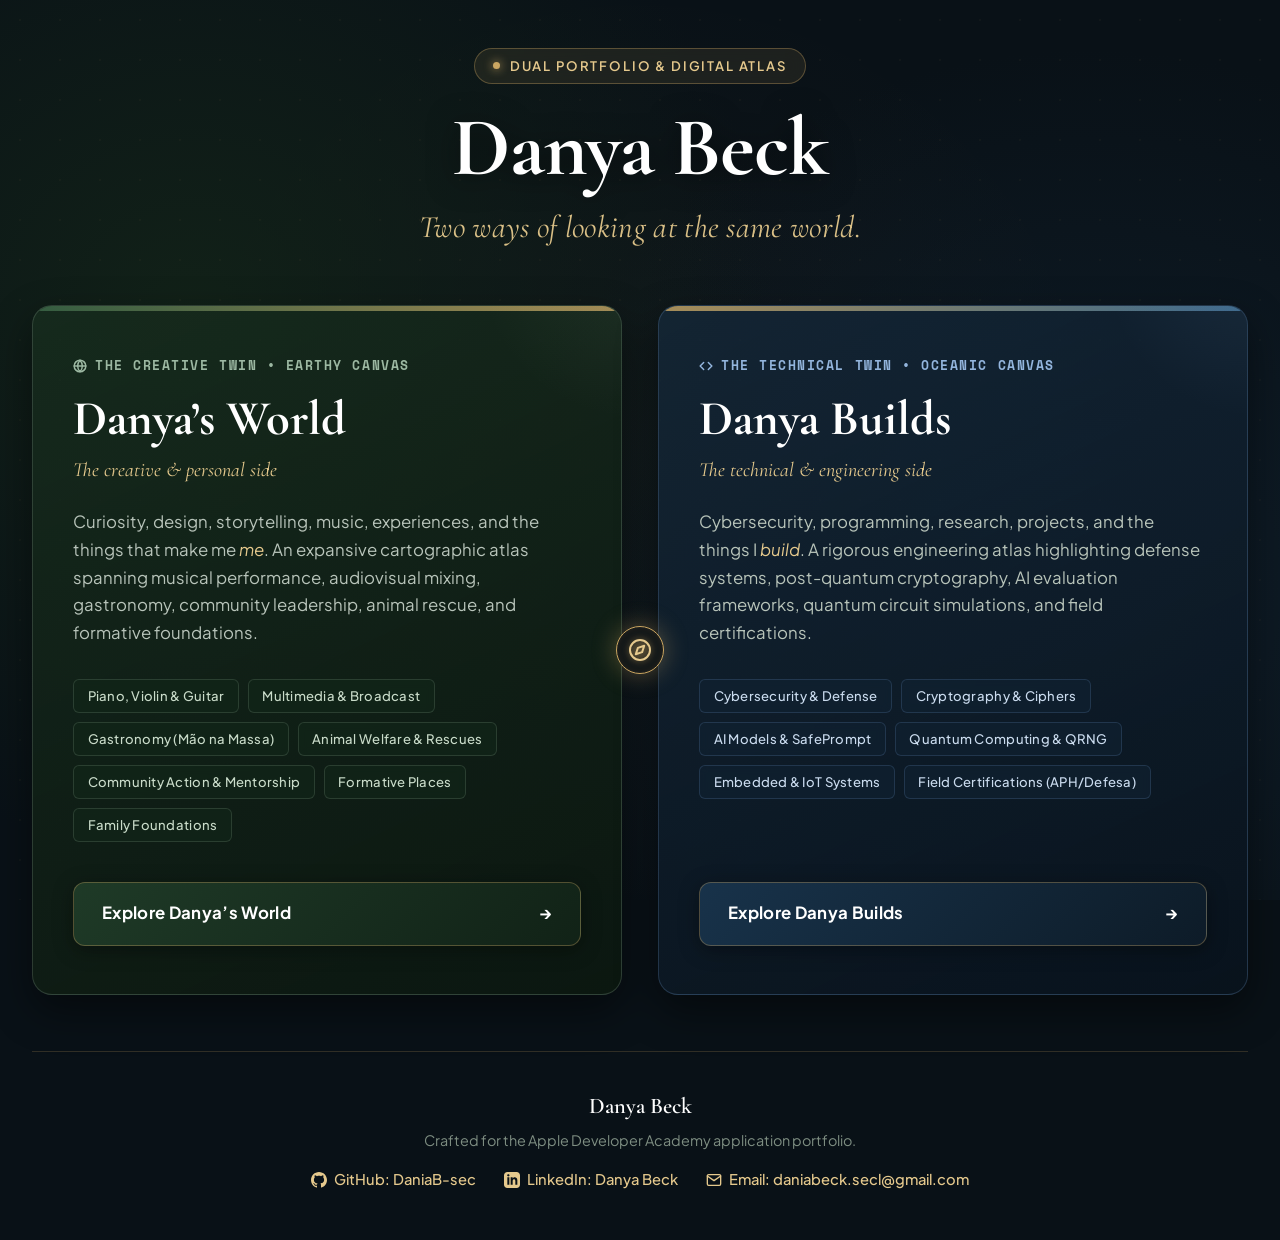
==== index.html @ 467080db "feat: unified portfolio hub for Danya's World and Danya Builds" ====
<!DOCTYPE html>
<html lang="en">
<head>
  <meta charset="UTF-8">
  <meta name="viewport" content="width=device-width, initial-scale=1.0">
  <title>Danya Beck — Two Ways of Looking at the Same World</title>
  <meta name="description" content="Danya Beck's dual portfolio: Danya's World (creative expressions & storytelling) and Danya Builds (cybersecurity, AI, and quantum engineering).">

  <!-- Google Fonts: Cormorant Garamond & Plus Jakarta Sans & Space Mono -->
  <link rel="preconnect" href="https://fonts.googleapis.com">
  <link rel="preconnect" href="https://fonts.gstatic.com" crossorigin>
  <link href="https://fonts.googleapis.com/css2?family=Cormorant+Garamond:ital,wght@0,500;0,600;0,700;1,400;1,600&family=Plus+Jakarta+Sans:wght@400;500;600;700&family=Space+Mono:wght@400;700&display=swap" rel="stylesheet">

  <style>
    :root {
      /* Shared Accents */
      --gold-primary: #cca762;
      --gold-light: #e5c98d;
      --gold-glow: rgba(204, 167, 98, 0.25);
      --gold-border: rgba(204, 167, 98, 0.35);

      /* Creative Twin (Earthy Forest Greens) */
      --green-deep: #0c1810;
      --green-mid: #132418;
      --green-surface: #182e1f;
      --green-border: rgba(119, 143, 125, 0.3);
      --green-accent: #778f7d;
      --green-glow: rgba(119, 143, 125, 0.2);

      /* Technical Twin (Oceanic Navy Blues) */
      --blue-deep: #09131d;
      --blue-mid: #101f2c;
      --blue-surface: #15293b;
      --blue-border: rgba(94, 129, 172, 0.3);
      --blue-accent: #5e81ac;
      --blue-glow: rgba(94, 129, 172, 0.2);

      /* Typography & Neutral Canvas */
      --font-serif: 'Cormorant Garamond', Georgia, serif;
      --font-sans: 'Plus Jakarta Sans', -apple-system, BlinkMacSystemFont, sans-serif;
      --font-mono: 'Space Mono', monospace;
      --text-main: #fcfbf7;
      --text-muted: #b8c4ba;
      --text-dim: #7e8e82;
    }

    * {
      box-sizing: border-box;
      margin: 0;
      padding: 0;
    }

    html, body {
      min-height: 100vh;
      font-family: var(--font-sans);
      color: var(--text-main);
      background-color: #080f14;
      line-height: 1.6;
      -webkit-font-smoothing: antialiased;
      overflow-x: hidden;
    }

    /* Ambient Dual-World Colliding Background */
    body {
      background:
        radial-gradient(ellipse 65% 85% at 15% 35%, rgba(19, 36, 24, 0.85) 0%, transparent 70%),
        radial-gradient(ellipse 65% 85% at 85% 65%, rgba(16, 31, 44, 0.85) 0%, transparent 70%),
        radial-gradient(circle at 50% 50%, rgba(204, 167, 98, 0.04) 0%, transparent 60%),
        #091117;
      background-attachment: fixed;
      display: flex;
      flex-direction: column;
      justify-content: space-between;
    }

    /* Subtle subtle star/particle texture overlay */
    .cosmic-grain {
      position: fixed;
      inset: 0;
      pointer-events: none;
      background-image: radial-gradient(rgba(204, 167, 98, 0.12) 1px, transparent 1px);
      background-size: 40px 40px;
      opacity: 0.35;
      z-index: 0;
    }

    /* Central Layout Container */
    .gateway-wrapper {
      position: relative;
      z-index: 1;
      width: 100%;
      max-width: 1380px;
      margin: 0 auto;
      padding: 3rem 2rem 2rem;
      display: flex;
      flex-direction: column;
      flex: 1;
    }

    /* Header Section */
    .gateway-header {
      text-align: center;
      margin-bottom: 3.25rem;
      animation: fadeIn 0.9s ease-out;
    }

    .nexus-badge {
      display: inline-flex;
      align-items: center;
      gap: 0.6rem;
      padding: 0.4rem 1.15rem;
      border-radius: 9999px;
      background: rgba(204, 167, 98, 0.1);
      border: 1px solid var(--gold-border);
      color: var(--gold-light);
      font-size: 0.82rem;
      font-weight: 600;
      letter-spacing: 0.14em;
      text-transform: uppercase;
      margin-bottom: 1.25rem;
      backdrop-filter: blur(8px);
    }

    .nexus-dot {
      width: 7px;
      height: 7px;
      border-radius: 50%;
      background: var(--gold-primary);
      box-shadow: 0 0 10px var(--gold-primary);
    }

    .gateway-title {
      font-family: var(--font-serif);
      font-size: clamp(3.2rem, 6.5vw, 5.2rem);
      font-weight: 700;
      letter-spacing: -0.015em;
      line-height: 1.05;
      color: #ffffff;
      margin-bottom: 0.75rem;
      text-shadow: 0 4px 30px rgba(0, 0, 0, 0.6);
    }

    .gateway-epigraph {
      font-family: var(--font-serif);
      font-size: clamp(1.4rem, 2.5vw, 1.95rem);
      font-style: italic;
      color: var(--gold-light);
      font-weight: 400;
      letter-spacing: 0.01em;
      max-width: 680px;
      margin: 0 auto;
      opacity: 0.95;
    }

    /* Split Gateway Portals Grid */
    .portals-grid {
      display: grid;
      grid-template-columns: 1fr 1fr;
      gap: 2.25rem;
      position: relative;
      margin-bottom: 3.5rem;
      perspective: 1000px;
    }

    /* Center Nexus Seam Decorator (Desktop) */
    .portal-nexus-seam {
      position: absolute;
      left: 50%;
      top: 50%;
      transform: translate(-50%, -50%);
      z-index: 10;
      pointer-events: none;
      display: flex;
      flex-direction: column;
      align-items: center;
      gap: 0.75rem;
    }

    .nexus-symbol {
      width: 48px;
      height: 48px;
      border-radius: 50%;
      background: #080f14;
      border: 1.5px solid var(--gold-primary);
      box-shadow: 0 0 24px rgba(204, 167, 98, 0.4), inset 0 0 12px rgba(204, 167, 98, 0.2);
      display: flex;
      align-items: center;
      justify-content: center;
      color: var(--gold-light);
    }

    .nexus-symbol svg {
      width: 24px;
      height: 24px;
      filter: drop-shadow(0 0 4px var(--gold-primary));
    }

    /* Individual Portal Card */
    .portal-card {
      position: relative;
      border-radius: 20px;
      padding: 3rem 2.5rem;
      display: flex;
      flex-direction: column;
      justify-content: space-between;
      text-decoration: none;
      color: inherit;
      transition: all 0.4s cubic-bezier(0.16, 1, 0.3, 1);
      overflow: hidden;
      box-shadow: 0 16px 40px rgba(0, 0, 0, 0.45);
      border: 1px solid transparent;
    }

    /* Creative Portal (Danya's World) */
    .portal-creative {
      background: linear-gradient(155deg, rgba(24, 46, 31, 0.75) 0%, rgba(12, 24, 16, 0.92) 100%);
      border-color: var(--green-border);
    }

    .portal-creative::before {
      content: '';
      position: absolute;
      top: 0;
      left: 0;
      right: 0;
      height: 5px;
      background: linear-gradient(90deg, #3d6a4a, var(--gold-primary));
      opacity: 0.8;
    }

    .portal-creative:hover,
    .portal-creative:focus-visible {
      transform: translateY(-6px) scale(1.015);
      border-color: var(--gold-border);
      box-shadow: 0 24px 60px rgba(12, 24, 16, 0.7), 0 0 35px var(--green-glow);
    }

    /* Technical Portal (Danya Builds) */
    .portal-technical {
      background: linear-gradient(155deg, rgba(21, 41, 59, 0.75) 0%, rgba(9, 19, 29, 0.92) 100%);
      border-color: var(--blue-border);
    }

    .portal-technical::before {
      content: '';
      position: absolute;
      top: 0;
      left: 0;
      right: 0;
      height: 5px;
      background: linear-gradient(90deg, var(--gold-primary), #487ca3);
      opacity: 0.8;
    }

    .portal-technical:hover,
    .portal-technical:focus-visible {
      transform: translateY(-6px) scale(1.015);
      border-color: var(--gold-border);
      box-shadow: 0 24px 60px rgba(9, 19, 29, 0.7), 0 0 35px var(--blue-glow);
    }

    /* Ambient Corner Radial on Cards */
    .portal-card .card-ambient-light {
      position: absolute;
      top: -30%;
      right: -30%;
      width: 320px;
      height: 320px;
      border-radius: 50%;
      pointer-events: none;
      transition: opacity 0.4s ease;
      opacity: 0.35;
    }

    .portal-creative .card-ambient-light {
      background: radial-gradient(circle, rgba(119, 143, 125, 0.35) 0%, transparent 70%);
    }

    .portal-technical .card-ambient-light {
      background: radial-gradient(circle, rgba(94, 129, 172, 0.35) 0%, transparent 70%);
    }

    .portal-card:hover .card-ambient-light {
      opacity: 0.7;
    }

    /* Card Typography & Content */
    .card-top {
      position: relative;
      z-index: 2;
    }

    .card-twin-label {
      display: inline-flex;
      align-items: center;
      gap: 0.5rem;
      font-family: var(--font-mono);
      font-size: 0.8rem;
      text-transform: uppercase;
      letter-spacing: 0.12em;
      margin-bottom: 1rem;
      font-weight: 700;
    }

    .portal-creative .card-twin-label {
      color: #9cb8a2;
    }

    .portal-technical .card-twin-label {
      color: #93b5dd;
    }

    .card-title {
      font-family: var(--font-serif);
      font-size: clamp(2.4rem, 3.8vw, 3.2rem);
      font-weight: 700;
      color: #ffffff;
      line-height: 1.1;
      margin-bottom: 0.5rem;
    }

    .card-subtitle {
      font-family: var(--font-serif);
      font-size: 1.25rem;
      font-style: italic;
      color: var(--gold-light);
      margin-bottom: 1.4rem;
    }

    .card-description {
      font-size: 1.05rem;
      line-height: 1.65;
      color: var(--text-muted);
      margin-bottom: 2rem;
      font-weight: 400;
    }

    .card-description strong {
      color: #ffffff;
      font-weight: 600;
    }

    .card-description em {
      color: var(--gold-light);
      font-style: italic;
    }

    /* Sector Highlights Pills */
    .card-sectors {
      display: flex;
      flex-wrap: wrap;
      gap: 0.55rem;
      margin-bottom: 2.5rem;
    }

    .sector-pill {
      font-size: 0.82rem;
      padding: 0.35rem 0.85rem;
      border-radius: 6px;
      font-weight: 500;
      letter-spacing: 0.02em;
      backdrop-filter: blur(4px);
      transition: background 0.25s, border-color 0.25s, transform 0.25s;
    }

    .portal-creative .sector-pill {
      background: rgba(18, 38, 25, 0.7);
      border: 1px solid rgba(119, 143, 125, 0.25);
      color: #c9dbc9;
    }

    .portal-creative:hover .sector-pill {
      border-color: rgba(204, 167, 98, 0.3);
    }

    .portal-technical .sector-pill {
      background: rgba(17, 34, 49, 0.7);
      border: 1px solid rgba(94, 129, 172, 0.25);
      color: #cadbee;
    }

    .portal-technical:hover .sector-pill {
      border-color: rgba(204, 167, 98, 0.3);
    }

    /* Action CTA Button */
    .card-cta-wrapper {
      position: relative;
      z-index: 2;
      margin-top: auto;
    }

    .portal-btn {
      display: inline-flex;
      align-items: center;
      justify-content: space-between;
      width: 100%;
      padding: 1.1rem 1.75rem;
      border-radius: 12px;
      font-size: 1.05rem;
      font-weight: 700;
      letter-spacing: 0.02em;
      text-decoration: none;
      transition: all 0.3s cubic-bezier(0.16, 1, 0.3, 1);
    }

    .portal-creative .portal-btn {
      background: linear-gradient(135deg, rgba(32, 60, 41, 0.95), rgba(18, 35, 24, 0.95));
      border: 1.5px solid var(--gold-border);
      color: #ffffff;
      box-shadow: 0 4px 20px rgba(0, 0, 0, 0.35);
    }

    .portal-creative:hover .portal-btn {
      background: linear-gradient(135deg, var(--gold-primary), #b38c4b);
      color: #0c1810;
      border-color: #f7e4b2;
      box-shadow: 0 8px 30px rgba(204, 167, 98, 0.45);
    }

    .portal-technical .portal-btn {
      background: linear-gradient(135deg, rgba(25, 52, 77, 0.95), rgba(14, 28, 41, 0.95));
      border: 1.5px solid var(--gold-border);
      color: #ffffff;
      box-shadow: 0 4px 20px rgba(0, 0, 0, 0.35);
    }

    .portal-technical:hover .portal-btn {
      background: linear-gradient(135deg, var(--gold-primary), #b38c4b);
      color: #09131d;
      border-color: #f7e4b2;
      box-shadow: 0 8px 30px rgba(204, 167, 98, 0.45);
    }

    .btn-arrow {
      transition: transform 0.3s ease;
    }

    .portal-card:hover .btn-arrow {
      transform: translateX(6px);
    }

    /* Footer Section */
    .gateway-footer {
      border-top: 1px solid rgba(204, 167, 98, 0.2);
      padding: 2.25rem 1.5rem 1rem;
      text-align: center;
      position: relative;
      z-index: 1;
      max-width: 1380px;
      margin: 0 auto;
      width: 100%;
    }

    .footer-identity {
      font-family: var(--font-serif);
      font-size: 1.4rem;
      font-weight: 600;
      color: #ffffff;
      margin-bottom: 0.35rem;
    }

    .footer-note {
      font-size: 0.9rem;
      color: var(--text-dim);
      margin-bottom: 1rem;
    }

    .footer-links {
      display: flex;
      align-items: center;
      justify-content: center;
      gap: 1.75rem;
      flex-wrap: wrap;
    }

    .footer-links a {
      color: var(--gold-light);
      text-decoration: none;
      font-size: 0.92rem;
      font-weight: 500;
      display: inline-flex;
      align-items: center;
      gap: 0.45rem;
      transition: color 0.2s, transform 0.2s;
    }

    .footer-links a:hover {
      color: #ffffff;
      transform: translateY(-1px);
    }

    /* Subtle Keyframes */
    @keyframes fadeIn {
      from {
        opacity: 0;
        transform: translateY(14px);
      }
      to {
        opacity: 1;
        transform: translateY(0);
      }
    }

    /* Responsive Adjustments */
    @media (max-width: 980px) {
      .portals-grid {
        grid-template-columns: 1fr;
        gap: 2rem;
      }

      .portal-nexus-seam {
        display: none;
      }

      .portal-card {
        padding: 2.5rem 1.75rem;
      }

      .gateway-header {
        margin-bottom: 2.5rem;
      }
    }

    @media (max-width: 480px) {
      .gateway-wrapper {
        padding: 2rem 1.25rem 1.5rem;
      }

      .gateway-title {
        font-size: 2.75rem;
      }

      .gateway-epigraph {
        font-size: 1.25rem;
      }

      .card-title {
        font-size: 2.1rem;
      }
    }
  </style>
</head>
<body>
  <div class="cosmic-grain" aria-hidden="true"></div>

  <div class="gateway-wrapper">
    <!-- Header -->
    <header class="gateway-header">
      <div class="nexus-badge">
        <span class="nexus-dot"></span>
        <span>Dual Portfolio & Digital Atlas</span>
      </div>
      <h1 class="gateway-title">Danya Beck</h1>
      <p class="gateway-epigraph">Two ways of looking at the same world.</p>
    </header>

    <!-- Interactive Portals Grid: Two Worlds Collide -->
    <main class="portals-grid" aria-label="Portfolio Portals">
      <!-- Center Nexus Badge (Desktop Seam) -->
      <div class="portal-nexus-seam" aria-hidden="true">
        <div class="nexus-symbol">
          <svg viewBox="0 0 24 24" fill="none" stroke="currentColor" stroke-width="2" stroke-linecap="round" stroke-linejoin="round">
            <circle cx="12" cy="12" r="10"></circle>
            <polygon points="16.24 7.76 14.12 14.12 7.76 16.24 9.88 9.88 16.24 7.76"></polygon>
          </svg>
        </div>
      </div>

      <!-- Portal 1: Danya's World (Creative Twin) -->
      <a href="./DanyasWorld/index.html" class="portal-card portal-creative" aria-label="Enter Danya's World: The Creative Twin">
        <div class="card-ambient-light" aria-hidden="true"></div>
        <div class="card-top">
          <div class="card-twin-label">
            <svg width="14" height="14" viewBox="0 0 24 24" fill="none" stroke="currentColor" stroke-width="2.5" stroke-linecap="round" stroke-linejoin="round"><circle cx="12" cy="12" r="10"></circle><path d="M12 2a14.5 14.5 0 0 0 0 20 14.5 14.5 0 0 0 0-20"></path><path d="M2 12h20"></path></svg>
            <span>The Creative Twin &bull; Earthy Canvas</span>
          </div>
          <h2 class="card-title">Danya’s World</h2>
          <p class="card-subtitle">The creative & personal side</p>
          <p class="card-description">
            Curiosity, design, storytelling, music, experiences, and the things that make me <em>me</em>. An expansive cartographic atlas spanning musical performance, audiovisual mixing, gastronomy, community leadership, animal rescue, and formative foundations.
          </p>

          <div class="card-sectors">
            <span class="sector-pill">Piano, Violin & Guitar</span>
            <span class="sector-pill">Multimedia & Broadcast</span>
            <span class="sector-pill">Gastronomy (Mão na Massa)</span>
            <span class="sector-pill">Animal Welfare & Rescues</span>
            <span class="sector-pill">Community Action & Mentorship</span>
            <span class="sector-pill">Formative Places</span>
            <span class="sector-pill">Family Foundations</span>
          </div>
        </div>

        <div class="card-cta-wrapper">
          <div class="portal-btn">
            <span>Explore Danya’s World</span>
            <span class="btn-arrow" aria-hidden="true">&rarr;</span>
          </div>
        </div>
      </a>

      <!-- Portal 2: Danya Builds (Technical Twin) -->
      <a href="./DanyaBuilds/index.html" class="portal-card portal-technical" aria-label="Enter Danya Builds: The Technical Twin">
        <div class="card-ambient-light" aria-hidden="true"></div>
        <div class="card-top">
          <div class="card-twin-label">
            <svg width="14" height="14" viewBox="0 0 24 24" fill="none" stroke="currentColor" stroke-width="2.5" stroke-linecap="round" stroke-linejoin="round"><polyline points="16 18 22 12 16 6"></polyline><polyline points="8 6 2 12 8 18"></polyline></svg>
            <span>The Technical Twin &bull; Oceanic Canvas</span>
          </div>
          <h2 class="card-title">Danya Builds</h2>
          <p class="card-subtitle">The technical & engineering side</p>
          <p class="card-description">
            Cybersecurity, programming, research, projects, and the things I <em>build</em>. A rigorous engineering atlas highlighting defense systems, post-quantum cryptography, AI evaluation frameworks, quantum circuit simulations, and field certifications.
          </p>

          <div class="card-sectors">
            <span class="sector-pill">Cybersecurity & Defense</span>
            <span class="sector-pill">Cryptography & Ciphers</span>
            <span class="sector-pill">AI Models & SafePrompt</span>
            <span class="sector-pill">Quantum Computing & QRNG</span>
            <span class="sector-pill">Embedded & IoT Systems</span>
            <span class="sector-pill">Field Certifications (APH/Defesa)</span>
          </div>
        </div>

        <div class="card-cta-wrapper">
          <div class="portal-btn">
            <span>Explore Danya Builds</span>
            <span class="btn-arrow" aria-hidden="true">&rarr;</span>
          </div>
        </div>
      </a>
    </main>

    <!-- Footer -->
    <footer class="gateway-footer">
      <div class="footer-identity">Danya Beck</div>
      <p class="footer-note">Crafted for the Apple Developer Academy application portfolio.</p>
      <div class="footer-links">
        <a href="https://github.com/DaniaB-sec" target="_blank" rel="noopener noreferrer">
          <svg width="16" height="16" viewBox="0 0 24 24" fill="currentColor"><path d="M12 0c-6.626 0-12 5.373-12 12 0 5.302 3.438 9.8 8.207 11.387.599.111.793-.261.793-.577v-2.234c-3.338.726-4.033-1.416-4.033-1.416-.546-1.387-1.333-1.756-1.333-1.756-1.089-.745.083-.729.083-.729 1.205.084 1.839 1.237 1.839 1.237 1.07 1.834 2.807 1.304 3.492.997.107-.775.418-1.305.762-1.604-2.665-.305-5.467-1.334-5.467-5.931 0-1.311.469-2.381 1.236-3.221-.124-.303-.535-1.524.117-3.176 0 0 1.008-.322 3.301 1.23.957-.266 1.983-.399 3.003-.404 1.02.005 2.047.138 3.006.404 2.291-1.552 3.297-1.23 3.297-1.23.653 1.653.242 2.874.118 3.176.77.84 1.235 1.911 1.235 3.221 0 4.609-2.807 5.624-5.479 5.921.43.372.823 1.102.823 2.222v3.293c0 .319.192.694.801.576 4.765-1.589 8.199-6.086 8.199-11.386 0-6.627-5.373-12-12-12z"/></svg>
          <span>GitHub: DaniaB-sec</span>
        </a>
        <a href="https://www.linkedin.com/in/danielle-beck-057b423b5/" target="_blank" rel="noopener noreferrer">
          <svg width="16" height="16" viewBox="0 0 24 24" fill="currentColor"><path d="M19 0h-14c-2.761 0-5 2.239-5 5v14c0 2.761 2.239 5 5 5h14c2.762 0 5-2.239 5-5v-14c0-2.761-2.238-5-5-5zm-11 19h-3v-11h3v11zm-1.5-12.268c-.966 0-1.75-.79-1.75-1.764s.784-1.764 1.75-1.764 1.75.79 1.75 1.764-.783 1.764-1.75 1.764zm13.5 12.268h-3v-5.604c0-3.368-4-3.113-4 0v5.604h-3v-11h3v1.765c1.396-2.586 7-2.777 7 2.476v6.759z"/></svg>
          <span>LinkedIn: Danya Beck</span>
        </a>
        <a href="mailto:daniabeck.secl@gmail.com">
          <svg width="16" height="16" viewBox="0 0 24 24" fill="none" stroke="currentColor" stroke-width="2" stroke-linecap="round" stroke-linejoin="round"><path d="M4 4h16c1.1 0 2 .9 2 2v12c0 1.1-.9 2-2 2H4c-1.1 0-2-.9-2-2V6c0-1.1.9-2 2-2z"></path><polyline points="22,6 12,13 2,6"></polyline></svg>
          <span>Email: daniabeck.secl@gmail.com</span>
        </a>
      </div>
    </footer>
  </div>
</body>
</html>
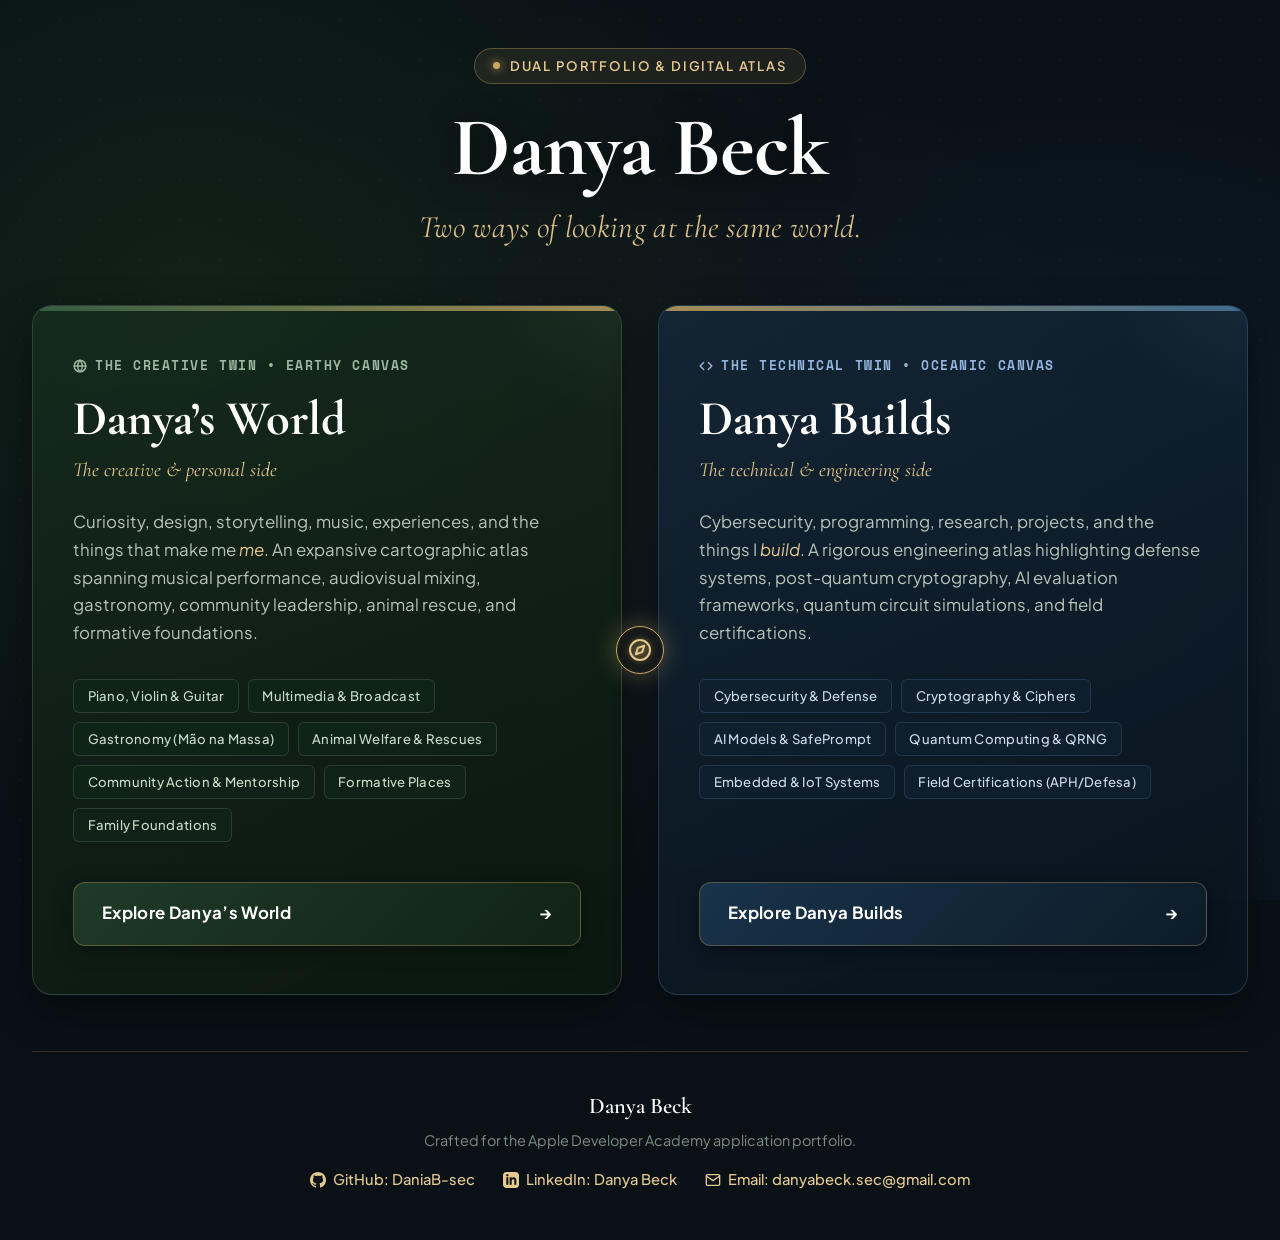
==== commit 58f9ae97: "fix: increase footer buttons separation and update contact email" ====
--- a/index.html
+++ b/index.html
@@ -646,9 +646,9 @@
           <svg width="16" height="16" viewBox="0 0 24 24" fill="currentColor"><path d="M19 0h-14c-2.761 0-5 2.239-5 5v14c0 2.761 2.239 5 5 5h14c2.762 0 5-2.239 5-5v-14c0-2.761-2.238-5-5-5zm-11 19h-3v-11h3v11zm-1.5-12.268c-.966 0-1.75-.79-1.75-1.764s.784-1.764 1.75-1.764 1.75.79 1.75 1.764-.783 1.764-1.75 1.764zm13.5 12.268h-3v-5.604c0-3.368-4-3.113-4 0v5.604h-3v-11h3v1.765c1.396-2.586 7-2.777 7 2.476v6.759z"/></svg>
           <span>LinkedIn: Danya Beck</span>
         </a>
-        <a href="mailto:daniabeck.secl@gmail.com">
+        <a href="mailto:danyabeck.sec@gmail.com">
           <svg width="16" height="16" viewBox="0 0 24 24" fill="none" stroke="currentColor" stroke-width="2" stroke-linecap="round" stroke-linejoin="round"><path d="M4 4h16c1.1 0 2 .9 2 2v12c0 1.1-.9 2-2 2H4c-1.1 0-2-.9-2-2V6c0-1.1.9-2 2-2z"></path><polyline points="22,6 12,13 2,6"></polyline></svg>
-          <span>Email: daniabeck.secl@gmail.com</span>
+          <span>Email: danyabeck.sec@gmail.com</span>
         </a>
       </div>
     </footer>
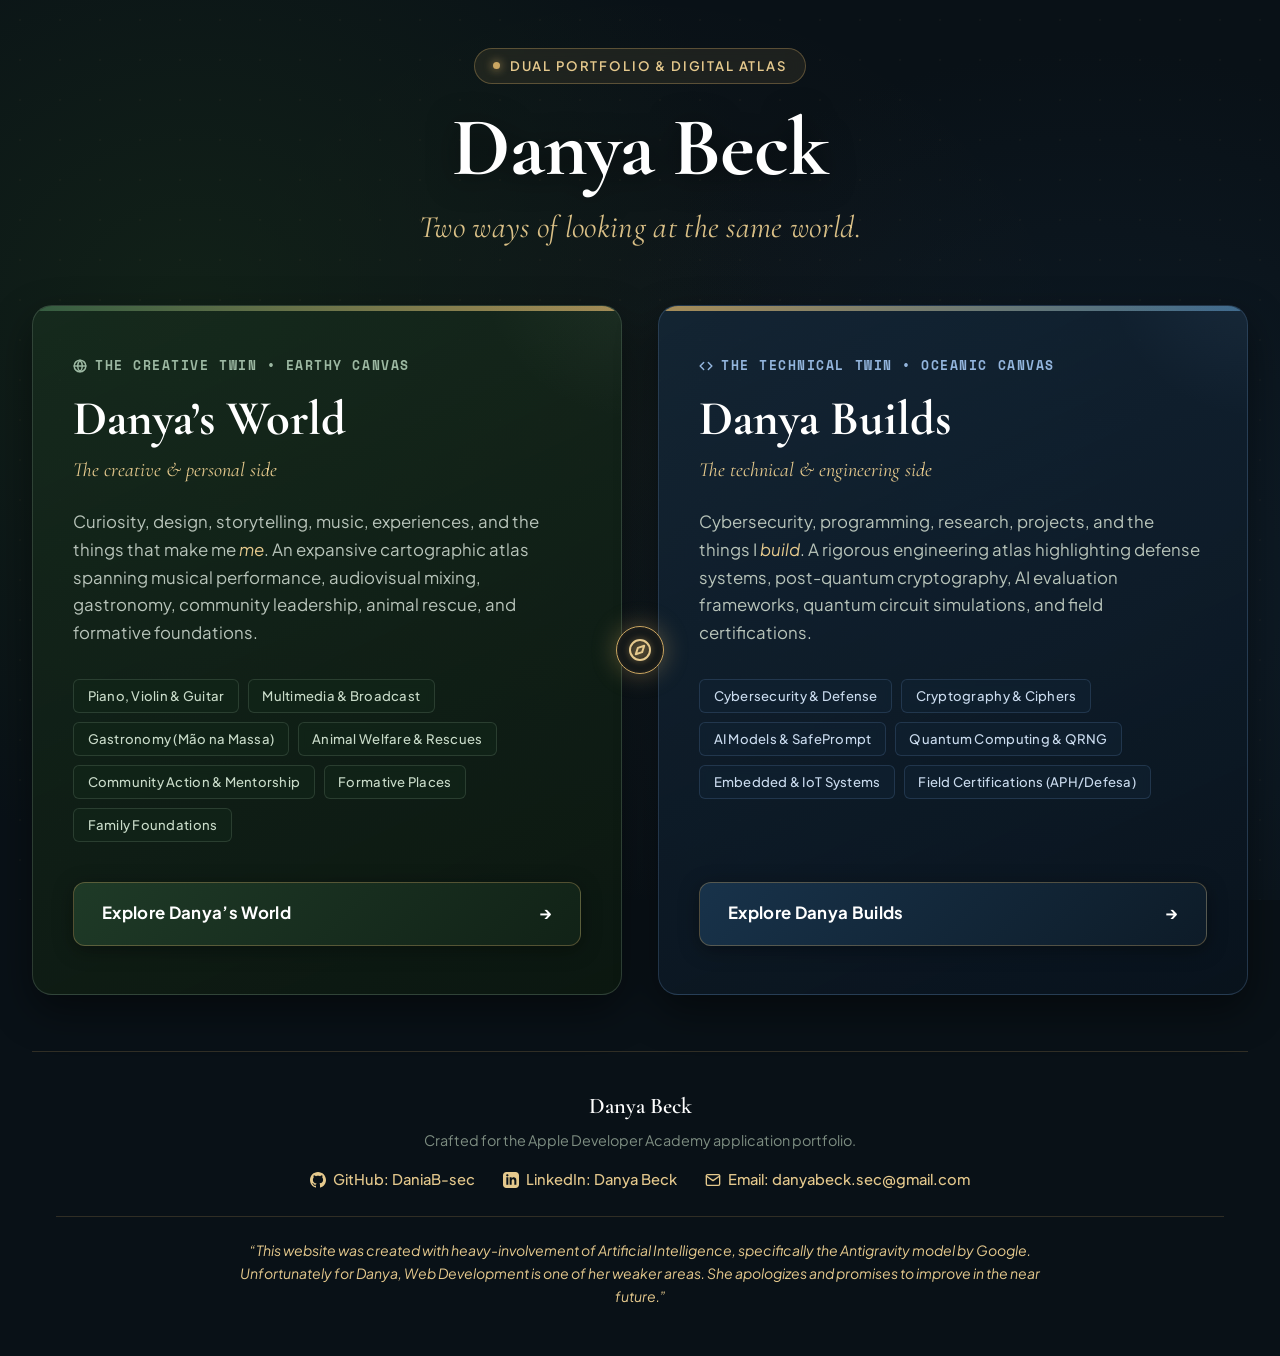
==== commit 259f6f13: "docs: add AI disclaimer to central gateway footer" ====
--- a/index.html
+++ b/index.html
@@ -651,6 +651,9 @@
           <span>Email: danyabeck.sec@gmail.com</span>
         </a>
       </div>
+      <div class="footer-disclaimer" style="padding-top: 1.35rem; margin-top: 1.5rem; border-top: 1px solid rgba(204, 167, 98, 0.2); text-align: center; width: 100%;">
+        <p style="font-style: italic; color: var(--gold-light); max-width: 820px; margin: 0 auto; line-height: 1.65; font-size: 0.88rem;">“This website was created with heavy-involvement of Artificial Intelligence, specifically the Antigravity model by Google. Unfortunately for Danya, Web Development is one of her weaker areas. She apologizes and promises to improve in the near future.”</p>
+      </div>
     </footer>
   </div>
 </body>
